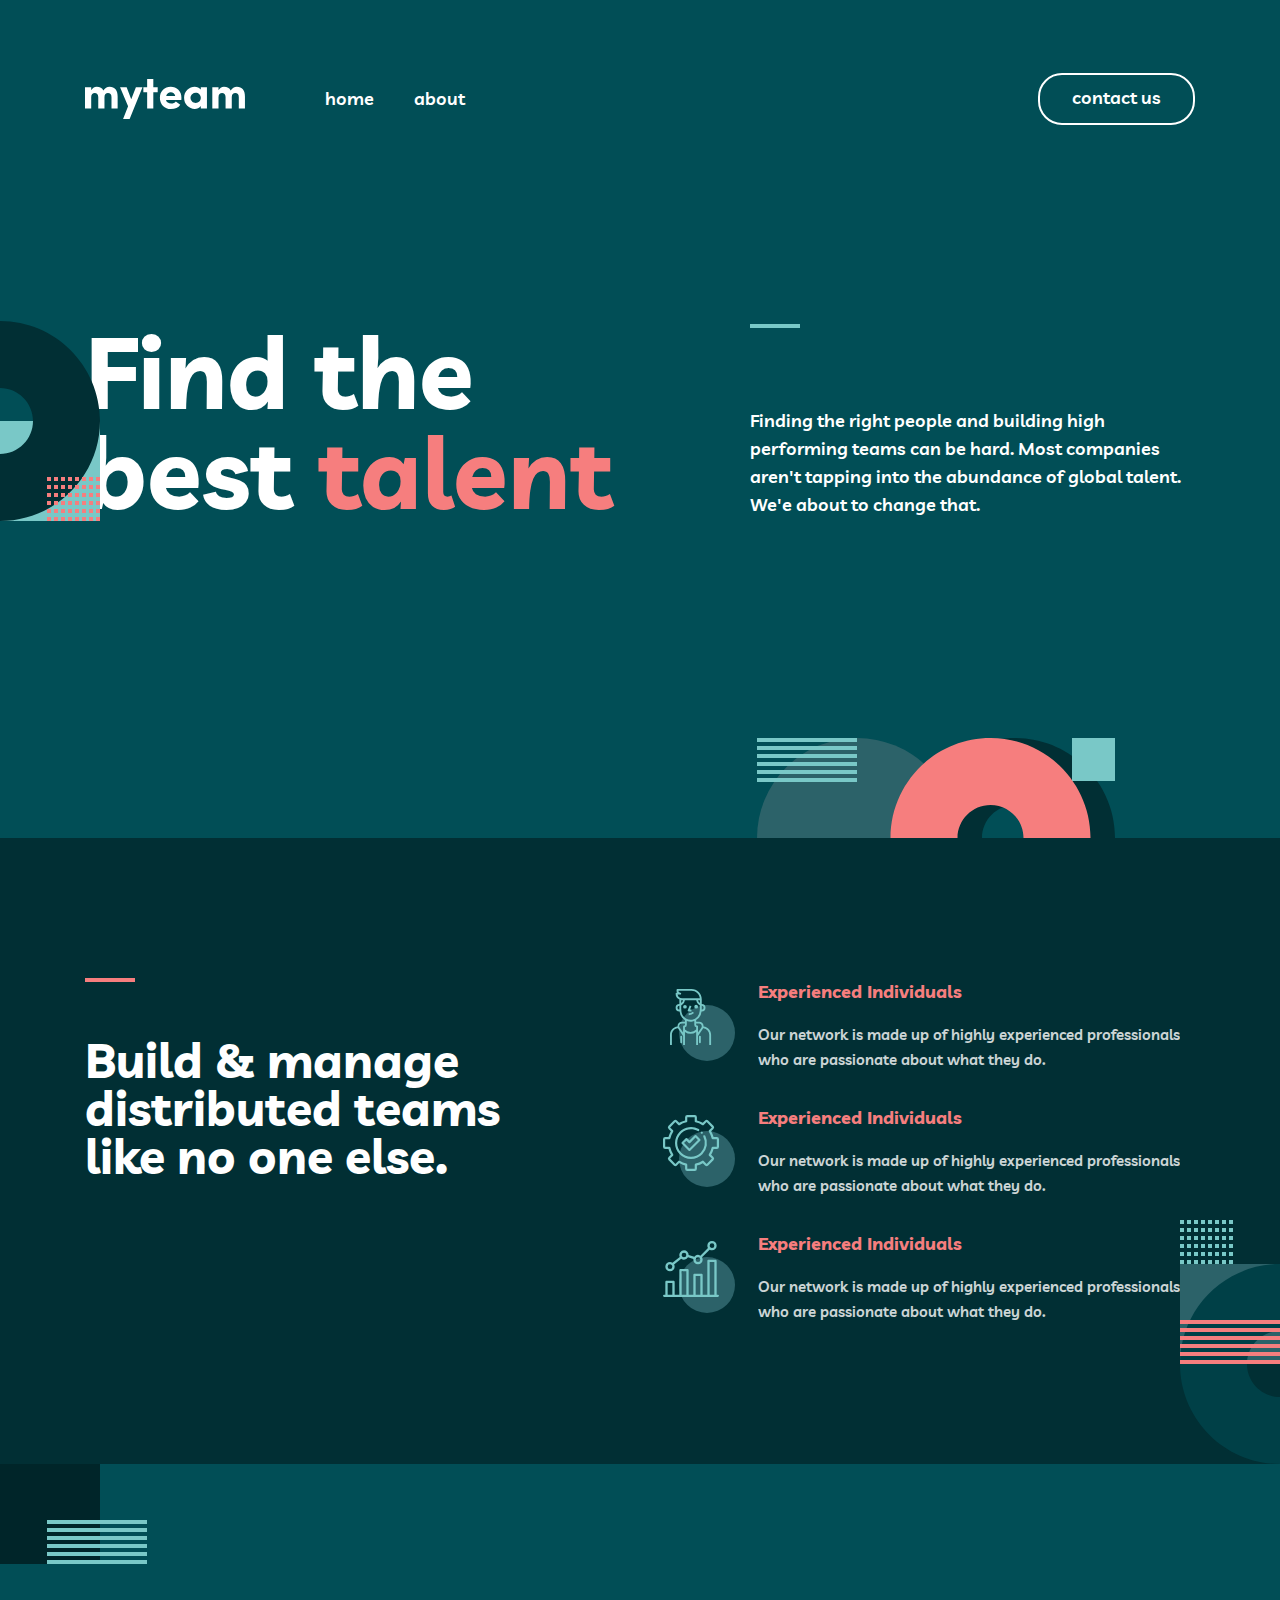
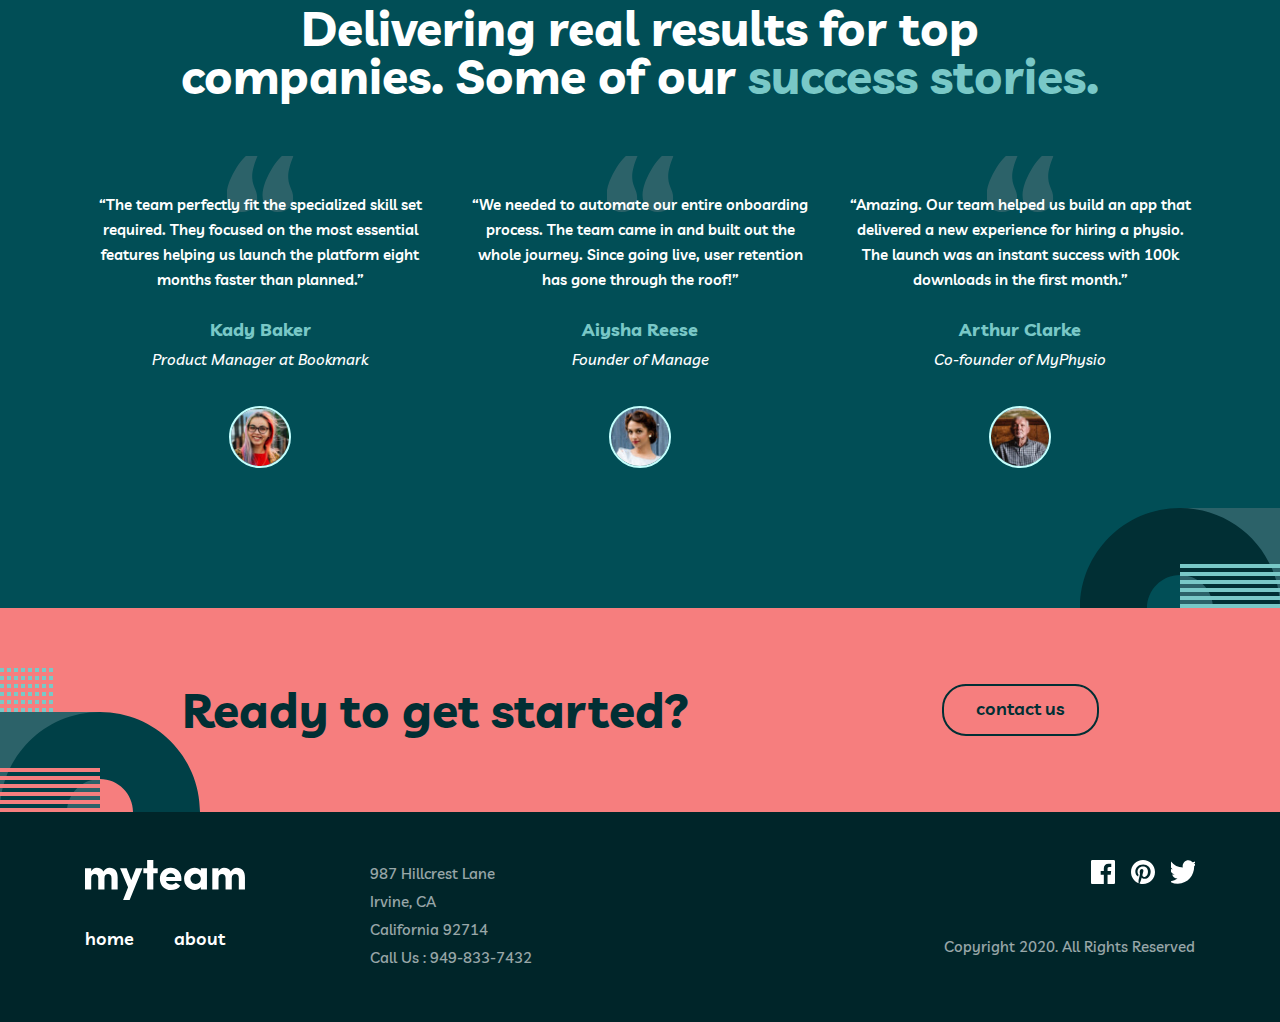
==== index.html @ 6ffe3299 "Initial Commit" ====
<!DOCTYPE html>
<html lang="en">
<head>
  <meta charset="UTF-8">
  <meta http-equiv="X-UA-Compatible" content="IE=edge">
  <meta name="viewport" content="width=device-width, initial-scale=1.0">
  <title>My Team</title>

  <!-- FONTS -->
  <link rel="preconnect" href="https://fonts.googleapis.com">
  <link rel="preconnect" href="https://fonts.gstatic.com" crossorigin>
  <link href="https://fonts.googleapis.com/css2?family=Livvic:wght@500;600;700&display=swap" rel="stylesheet">

  <!-- CSS -->
  <link rel="stylesheet" href="./css/normalize.css">
  <link rel="stylesheet" href="./css/styles.css">
</head>
<body>

  <!-- HEADER -->
  <header class="header">
    <div class="header-container container">

      <!-- SITE-LOGO -->
      <a class="header-icon" href="index.html">
        <img class="header-icon-image" src="./images/myteam-icon.svg" alt="MyTeam icon" width="160" height="40">
      </a>

      <!-- SITENAV -->
      <nav class="site-nav">
        <ul class="sitenav-list">
          <li class="sitenav-item">
            <a class="sitenav-link" href="index.html">Home</a>
          </li>
          <li class="sitenav-item">
            <a class="sitenav-link" href="about.html">About</a>
          </li>
        </ul>
      </nav>

      <!-- BUTTON -->
      <a class="button" href="contact.html">Contact us</a>

    </div>
  </header>

  <!-- MAIN -->
  <main class="main-content">

    <!-- HERO -->
    <section class="hero">
      <div class="hero-container container">

        <!-- LEFT-TEXTS -->
        <div class="hero-left-texts">
          <h1 class="hero-left-texts-title">Find the<br> best <span class="hero-left-texts-primary">talent</span></h1>
        </div>

        <!-- RIGHT-TEXTS -->
        <div class="hero-right-texts">
          <hr class="hero-right-texts-line">
          <p class="hero-right-texts-info">Finding the right people and building high performing teams can be hard. Most companies aren't tapping into the abundance of global talent. We'e about to change that.</p>
        </div>

        <!-- HERO-IMAGES -->
        <img class="hero-circle-dark" src="./images/hero-circle-dark.svg" alt="Hero dark image" width="200" height="200">
        <img class="hero-circle-red" src="./images/hero-circle-red.svg" alt="Hero red image" width="358" height="200">

      </div>
    </section>

    <!-- SERVICES -->
    <section class="services">
      <div class="services-container container">
        <div class="services-left-texts">
          <hr class="services-left-texts-line hero-right-texts-line">
          <h2 class="services-left-texts-title">Build & manage distributed teams like no one else.</h2>
        </div>
        <ul class="services-right-content">
          <li class="services-right-box">
            <img class="services-right-box-image" src="./images/icon-circle-man.svg" alt="Icon Circle man" width="72" height="72">
            <div class="services-right-box-texts">
              <h3 class="services-right-box-texts-title">Experienced Individuals</h3>
              <p class="services-right-box-texts-info">Our network is made up of highly experienced professionals who are passionate about what they do.</p>
            </div>
          </li>
          <li class="services-right-box">
            <img class="services-right-box-image" src="./images/icon-circle-check-cog.svg" alt="Icon Circle check" width="72" height="72">
            <div class="services-right-box-texts">
              <h3 class="services-right-box-texts-title">Experienced Individuals</h3>
              <p class="services-right-box-texts-info">Our network is made up of highly experienced professionals who are passionate about what they do.</p>
            </div>
          </li>
          <li class="services-right-box">
            <img class="services-right-box-image" src="./images/icon-circle-line-chart.svg" alt="Icon Circle Line" width="72" height="72">
            <div class="services-right-box-texts">
              <h3 class="services-right-box-texts-title">Experienced Individuals</h3>
              <p class="services-right-box-texts-info">Our network is made up of highly experienced professionals who are passionate about what they do.</p>
            </div>
          </li>
        </ul>

        <!-- services-IMAGE -->
        <img class="services-image" src="./images/cta-bg.svg" alt="services Circle image" width="200" height="244">
      </div>
    </section>

    <!-- REVIEWS -->
    <section class="reviews">
      <div class="container">
        <h2 class="reviews-title">Delivering real results for top<br> companies. Some of our <span class="reviews-primary">success stories.</span></h2>

        <div class="reviews-content">
          <div class="reviews-box">
            <p class="reviews-box-info">“The team perfectly fit the specialized skill set required. They focused on the most essential features helping us launch the platform eight months faster than planned.”</p>
            <h3 class="reviews-box-title">Kady Baker</h3>
            <span class="reviews-box-job">Product Manager at Bookmark</span>
            <img class="reviews-box-image" src="./images/kady.jpg" alt="Kady Comment" width="62" height="62">
          </div>
          <div class="reviews-box">
            <p class="reviews-box-info">“We needed to automate our entire onboarding process. The team came in and built out the whole journey. Since going live, user retention has gone through the roof!”</p>
            <h3 class="reviews-box-title">Aiysha Reese</h3>
            <span class="reviews-box-job">Founder of Manage</span>
            <img class="reviews-box-image" src="./images/aisha.jpg" alt="Aisha Comment" width="62" height="62">
          </div>
          <div class="reviews-box">
            <p class="reviews-box-info">“Amazing. Our team helped us build an app that delivered a new experience for hiring a physio. The launch was an instant success with 100k downloads in the first month.”</p>
            <h3 class="reviews-box-title">Arthur Clarke</h3>
            <span class="reviews-box-job">Co-founder of MyPhysio</span>
            <img class="reviews-box-image" src="./images/arthur.jpg" alt="Arthur Comment" width="62" height="62">
          </div>
        </div>
        <img class="reviews-left-image" src="./images/reviews-bg-left.svg" alt="Reviews Left Image" width="147" height="100">
        <img class="reviews-right-image" src="./images/reviews-bg-right.svg" alt="Reviews Right Image" width="200" height="200">
      </div>
    </section>

    <!-- CTA -->
    <section class="cta">
      <div class="cta-container container">
        <h2 class="cta-title">Ready to get started?</h2>
        <a class="button button-dark" href="contact.html">Contact us</a>
        <img class="cta-image" src="./images/cta-bg.svg" alt="services Circle image" width="200" height="244">
      </div>
    </section>

  </main>

  <!-- FOOTER -->
  <footer class="footer">
    <div class="container">
      <ul class="footer-list">
        <li class="footer-item footer-item-link">
          <a class="footer-icon header-icon" href="index.html">
            <img class="header-icon-image" src="./images/myteam-icon.svg" alt="MyTeam icon" width="160" height="40">
          </a>
          <ul class="sitenav-list footer-list">
            <li class="sitenav-item footer-item">
              <a class="sitenav-link" href="index.html">Home</a>
            </li>
            <li class="sitenav-item footer-item">
              <a class="sitenav-link" href="about.html">About</a>
            </li>
          </ul>
        </li>
        <li class="footer-item footer-address">
          <ul class="footer-address-list">
            <li class="footer-address-item">987 Hillcrest Lane</li>
            <li class="footer-address-item">Irvine, CA</li>
            <li class="footer-address-item">California 92714</li>
            <li class="footer-address-item">Call Us : 949-833-7432</li>
          </ul>
        </li>
        <li class="footer-item footer-socials">
          <ul class="footer-socials-list">
            <li class="footer-socials-item">
              <a class="footer-socials-link" href="https://facebook.com" target="_blank">
                <img class="footer-socials-icon-image" src="./images/icon-facebook.svg" alt="Footer Facebook icon" width="24" height="24">
              </a>
            </li>
            <li class="footer-socials-item">
              <a class="footer-socials-link" href="https://pinterest.com" target="_blank">
                <img class="footer-socials-icon-image" src="./images/icon-pinterest.svg" alt="Footer Pinterest icon" width="24" height="24">
              </a>
            </li>
            <li class="footer-socials-item">
              <a class="footer-socials-link" href="https://twitter.com" target="_blank">
                <img class="footer-socials-icon-image" src="./images/icon-twitter.svg" alt="Footer Facebook icon" width="24" height="24">
              </a>
            </li>
          </ul>
          <p class="footer-socials-info">Copyright 2020. All Rights Reserved</p>
        </li>
      </ul>
    </div>
  </footer>

</body>
</html>
---- css/styles.css ----
/* CUSTOM CSS */
:root {
  --background-color: #014e56;
  --text-color: #fff;
  --primary-color: #f67e7e;
  --icons-color: #2c6269;
  --people-names-color: #79c8c7;
}

/* GLOBAL STYLES */
html {
  scroll-behavior: smooth;
  height: 100%;
  box-sizing: border-box;
}

*,
*::before,
*::after {
  box-sizing: inherit;
}

body {
  margin: 0;
  padding: 0;
  height: 100%;
  display: flex;
  flex-direction: column;
  font-family: "Livvic", "Arial", sans-serif;
  font-weight: 600;
  font-size: 15px;
  line-height: 28px;
  background-color: var(--background-color);
  color: var(--text-color);
  overflow-x: hidden;
}

img {
  max-width: 100%;
  height: auto;
  object-fit: cover;
}

/* OUTLINE */
*:focus {
  outline: 2px dashed var(--text-color);
  outline-offset: 4px;
}

/* CONTAINER */
.container {
  width: 1150px;
  padding: 0 20px;
  margin: 0 auto;
}

/* BUTTON */
.button {
  font-size: 18px;
  line-height: 28px;
  color: var(--text-color);
  text-transform: lowercase;
  padding: 9px 32px 11px;
  border: 2px solid var(--text-color);
  box-sizing: border-box;
  cursor: pointer;
  border-radius: 24px;
  text-decoration: none;
}

.button:hover {
  background-color: var(--text-color);
  color: #012f34;
  border-color: var(--text-color);
}

.button:active {
  opacity: 0.6;
}

.button-dark {
  border: 2px solid #012f34;
  color: #012f34;
}

.submit-button {
  background-color: var(--text-color);
  color: #012f34;
  border-color: var(--text-color);
}

.button-dark:hover {
  background-color: #012f34;
  color: var(--text-color);
  border-color: #012f34;
}

/* MAIN */
.main-content {
  flex-grow: 1;
}

/* HEADER */
.header {
  padding: 73px 0;
}

.header-container {
  display: flex;
  align-items: center;
}

.header-icon {
  margin-right: 80px;
}

.header-icon-image {
  width: 160px;
  height: 40px;
  display: block;
}

.site-nav {
  margin-right: auto;
}

.sitenav-list {
  margin: 0;
  padding: 0;
  list-style: none;
  display: flex;
}

.sitenav-item:not(:last-child) {
  margin-right: 40px;
}

.sitenav-link {
  color: var(--text-color);
  text-transform: lowercase;
  font-size: 18px;
  text-decoration: none;
}

.sitenav-link:hover {
  opacity: 0.8;
}

.sitenav-link:active {
  opacity: 0.6;
}

/* HERO */
.hero {
  position: relative;
  padding: 56px 0 250px;
}

.hero-container {
  display: flex;
  justify-content: space-between;
  align-items: center;
}

.hero-left-texts {
  margin-right: 30px;
}

.hero-left-texts-title {
  font-weight: bold;
  font-size: 100px;
  line-height: 100px;
}

.hero-left-texts-primary {
  color: var(--primary-color);
}

.hero-right-texts {
  width: 445px;
}

.hero-right-texts-line {
  width: 50px;
  height: 4px;
  border: 0;
  background-color: #79c8c7;
  margin: 0;
  margin-bottom: 79px;
}

.hero-right-texts-info {
  font-size: 18px;
  margin: 0;
}

.hero-circle-dark {
  position: absolute;
  left: -100px;
}

.hero-circle-red {
  position: absolute;
  right: 165px;
  bottom: -100px;
}

/* SERVICES */
.services {
  position: relative;
  z-index: 1;
  padding: 140px 0;
  background-color: #012f34;
}

.services-container {
  display: flex;
}

.services-left-texts {
  margin-right: 125px;
  width: 445px;
  flex-shrink: 0;
}

.services-left-texts-line {
  margin-bottom: 54px;
  background-color: var(--primary-color);
}

.services-left-texts-title {
  font-weight: bold;
  font-size: 48px;
  line-height: 48px;
}

.services-right-content {
  margin: 0;
  padding: 0;
  list-style: none;
  padding-top: 58px;
}

.services-right-box {
  width: 540px;
  display: flex;
  align-items: center;
}

.services-right-box:not(:last-child) {
  margin-bottom: 32px;
}

.services-right-box-image {
  width: 72px;
  height: 72px;
  display: block;
  margin-right: 23px;
}

.services-right-box-texts-title {
  font-weight: bold;
  font-size: 18px;
  margin: 0 0 16px;
  color: var(--primary-color);
}

.services-right-box-texts-info {
  line-height: 25px;
  margin: 0;
  opacity: 0.8;
}

.services-image {
  width: 200px;
  height: 244px;
  display: block;
  position: absolute;
  bottom: 0;
  right: -100px;
}

/* REVIEWS */
.reviews {
  position: relative;
  padding: 140px 0;
}

.reviews-title {
  font-weight: bold;
  font-size: 48px;
  line-height: 48px;
  text-align: center;
  margin: 0 0 56px;
}

.reviews-primary {
  color: var(--people-names-color);
}

.reviews-content {
  display: flex;
  justify-content: space-between;
}

.reviews-box {
  text-align: center;
  width: 350px;
  position: relative;
}

.reviews-box::before {
  content: "";
  display: block;
  width: 67px;
  height: 56px;
  margin-left: 50%;
  position: relative;
  z-index: -1;
  transform: translateX(-50%);
  margin-bottom: -20px;
  background-image: url(../images/icon-quotes.svg);
  background-repeat: no-repeat;
}

.reviews-box-info {
  line-height: 25px;
  margin: 0 0 24px;
}

.reviews-box-title {
  color: var(--people-names-color);
  font-weight: bold;
  font-size: 18px;
  margin: 0 0 2px;
}

.reviews-box-job {
  display: block;
  font-style: italic;
  font-weight: 500;
  margin-bottom: 32px;
}

.reviews-box-image {
  width: 62px;
  height: 62px;
  border: 2px solid #c4fffe;
  display: block;
  border-radius: 50%;
  margin: 0 auto;
}

.reviews-left-image {
  position: absolute;
  top: 0;
  left: 0;
}

.reviews-right-image {
  position: absolute;
  right: 0;
  bottom: -100px;
}

/* CTA */
.cta {
  position: relative;
  z-index: 1;
  padding: 76px 0;
  background-color: var(--primary-color);
}

.cta-container {
  width: 957px;
  display: flex;
  align-items: center;
  justify-content: space-between;
}

.cta-title {
  font-weight: bold;
  font-size: 48px;
  line-height: 48px;
  color: #012f34;
  margin: 0;
}

.cta-image {
  position: absolute;
  left: 0;
  bottom: -100px;
}

/* FOOTER */
.footer {
  position: relative;
  z-index: 1;
  padding: 48px 0;
  background-color: #002529;
}

.footer-list {
  margin: 0;
  padding: 0;
  list-style: none;
  display: flex;
}

.footer-item-link {
  margin-right: 125px;
}

.footer-address {
  margin-right: auto;
}

.footer-address-list {
  list-style: none;
  margin: 0;
  padding: 0;
}

.footer-address-item {
  opacity: 0.6;
  font-weight: 500;
}

.footer-socials-list {
  display: flex;
  align-items: center;
  margin: 0;
  padding: 0;
  list-style: none;
  margin-bottom: 50px;
  justify-content: flex-end;
}

.footer-socials-item:not(:last-child) {
  margin-right: 16px;
}

.footer-socials-link {
  display: block;
}

.footer-icon {
  display: block;
  margin: 0;
  margin-bottom: 25px;
}

.footer-socials-info {
  line-height: 25px;
  opacity: 0.6;
  font-weight: 500;
}

.footer-socials-icon-image {
  width: 24px;
  height: 24px;
  display: block;
}

.hero-right-texts-about {
  width: 730px;
}

.hero-left-texts-title-about {
  font-size: 64px;
}

.about-hero-circle-red {
  position: absolute;
  right: -100px;
  bottom: 0;
}

.about-hero {
  padding: 56px 0 120px;
}

.directors-title {
  margin: 0 0 64px;
  text-align: center;
}

.directors-list {
  display: flex;
  flex-wrap: wrap;
  margin: 0;
  padding: 0;
  list-style: none;
  margin-right: -30px;
  margin-bottom: -48px;
}

.directors {
  background-color: #004047;
}

.directors-item {
  width: 350px;
  text-align: center;
  background-color: #012f34;
  margin-right: 30px;
  margin-bottom: 48px;
  padding: 32px 24px 56px;
  position: relative;
}

.directors-item-image {
  width: 96px;
  height: 96px;
  border: 2px solid #c4fffe;
  display: block;
  border-radius: 50%;
  margin: 0 auto 16px;
}

.directors-item-title {
  font-weight: bold;
  font-size: 18px;
  color: #79c8c7;
  margin: 0;
}

.directors-item-job {
  font-weight: 500;
  line-height: 25px;
  font-style: italic;
  margin: 0;
}

.directors-item-pulse {
  padding: 20px;
  background-color: var(--primary-color);
  border-radius: 50%;
  color: #012f34;
  display: inline-flex;
  position: absolute;
  bottom: -28px;
  left: 50%;
  transform: translateX(-28px);
}

.directors-left-image {
  position: absolute;
  top: 0;
  left: -100px;
}

.directors-right-image {
  position: absolute;
  bottom: 0;
  right: 0;
}

/* CLIENTS */
.our-clients {
  display: flex;
  align-items: center;
  justify-content: space-between;
}

.our-clients-image {
  display: block;
}

.clients-image {
  position: absolute;
  top: 0;
  left: 0;
}

.footer-socials-link:hover {
  opacity: 0.8;
}

.footer-socials-link:active {
  opacity: 0.6;
}

/* CONTACT */
.contact-texts {
  width: 540px;
  margin-right: 30px;
}

.contact-title {
  margin: 0 0 48px;
}

.contacts-texts-info-title {
  font-weight: bold;
  font-size: 32px;
  line-height: 48px;
  margin: 0;
  color: var(--primary-color);
  margin: 0 0 32px;
}

.services-right-content {
  padding-top: 0;
}

.services-right-box {
  margin: 0 8px;
}

.contact-texts-box-info {
  margin: 0;
  color: var(--text-color);
}

.contact {
  position: relative;
  padding: 60px 0 150px;
}

.contact-container {
  display: flex;
  justify-content: space-between;
}

.contact-form {
  width: 540px;
}

.contact-form-input {
  width: 100%;
  background-color: transparent;
  border: 0;
  color: #fff;
  padding: 16px;
  border-bottom: 1px solid #fff;
}

.contact-form-input::placeholder {
  line-height: 25px;
  letter-spacing: -0.12px;
  color: var(--text-color);
  opacity: 0.6;
}

.contact-form-textarea {
  min-height: 100px;
  max-height: 300px;
  resize: vertical;
}

.contact-btn {
  margin-top: 24px;
}

.contact-right-image {
  position: absolute;
  bottom: 0;
  right: -100px;
}
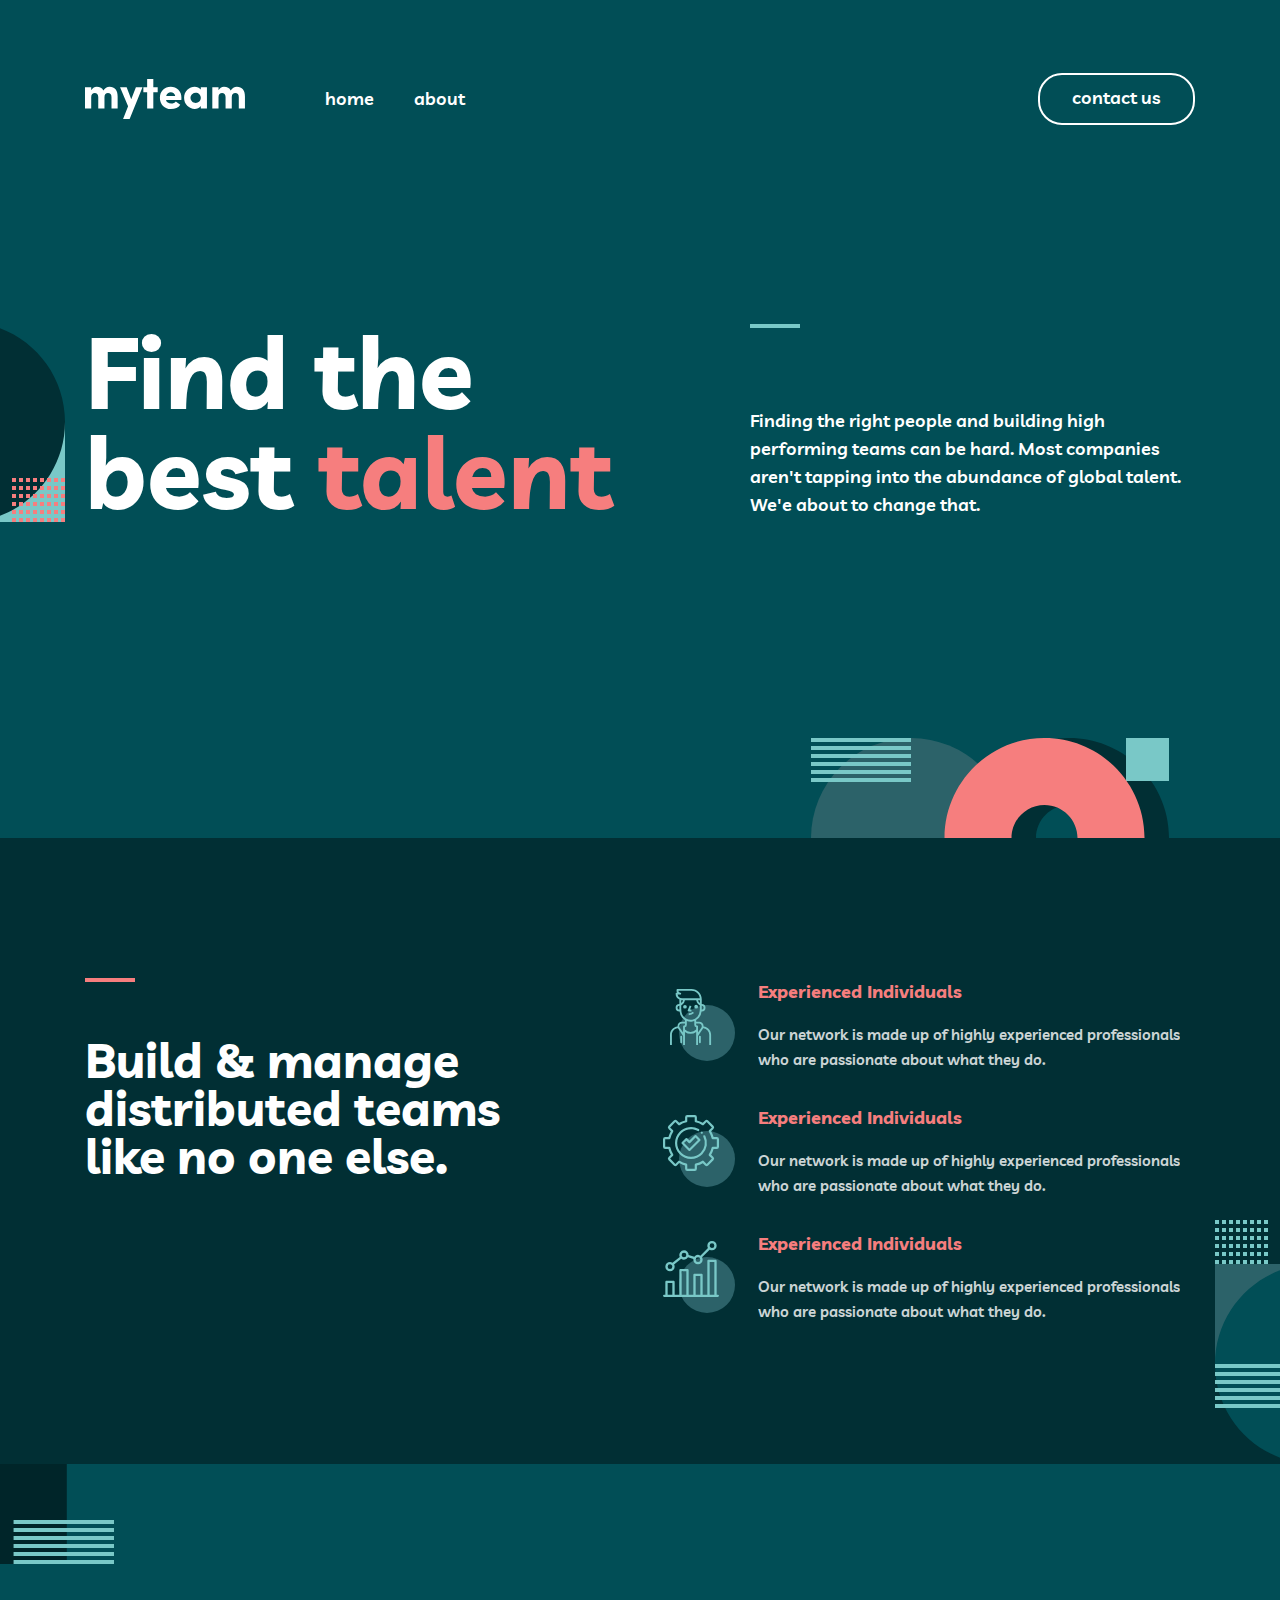
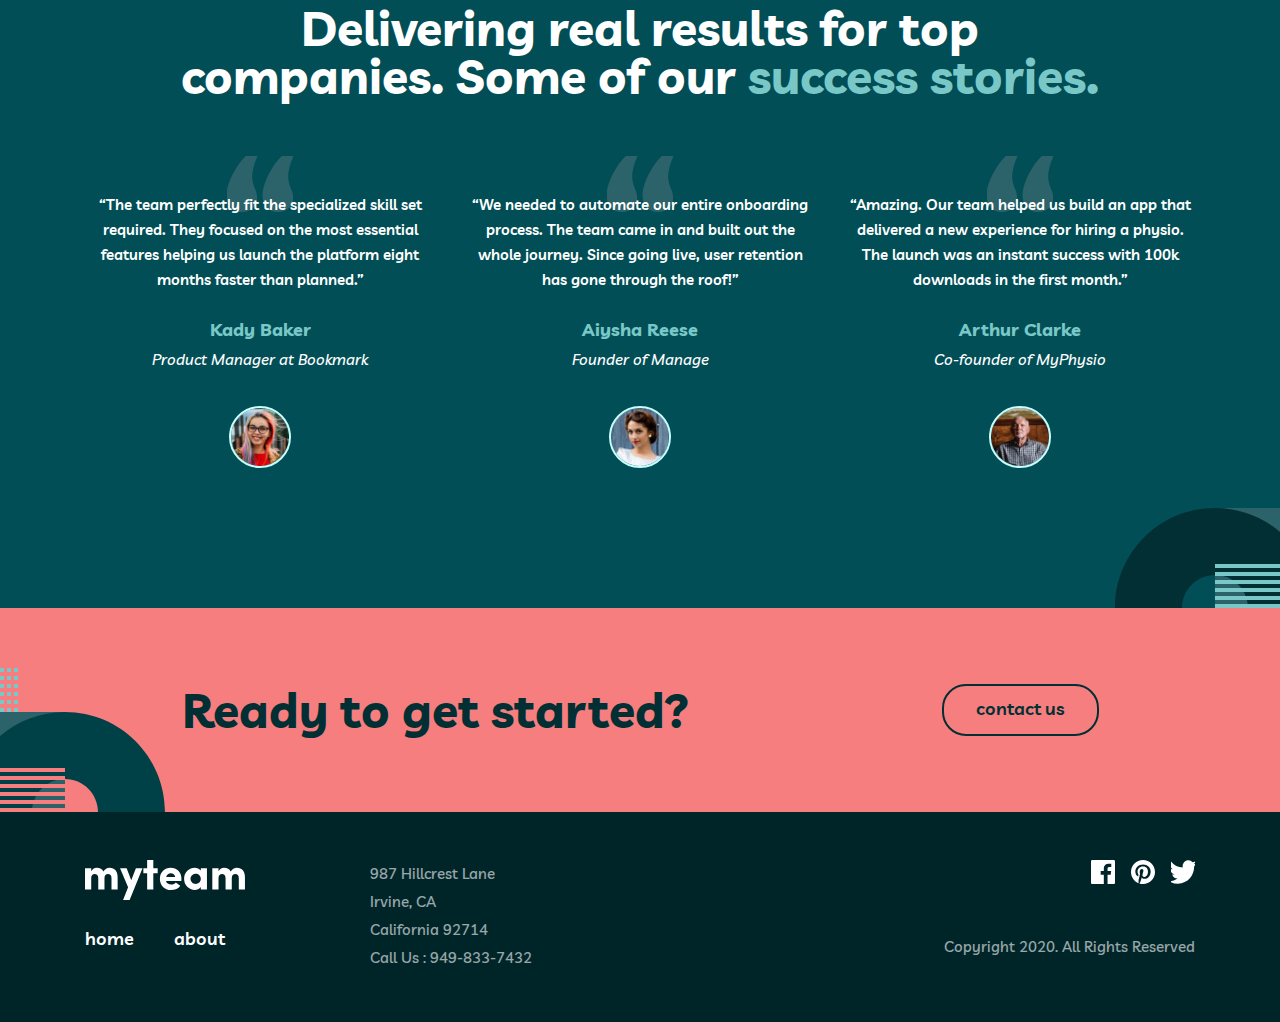
==== commit 563ae109: "Add directors Meet" ====
--- a/index.html
+++ b/index.html
@@ -61,11 +61,6 @@
           <hr class="hero-right-texts-line">
           <p class="hero-right-texts-info">Finding the right people and building high performing teams can be hard. Most companies aren't tapping into the abundance of global talent. We'e about to change that.</p>
         </div>
-
-        <!-- HERO-IMAGES -->
-        <img class="hero-circle-dark" src="./images/hero-circle-dark.svg" alt="Hero dark image" width="200" height="200">
-        <img class="hero-circle-red" src="./images/hero-circle-red.svg" alt="Hero red image" width="358" height="200">
-
       </div>
     </section>
 
@@ -99,9 +94,6 @@
             </div>
           </li>
         </ul>
-
-        <!-- services-IMAGE -->
-        <img class="services-image" src="./images/cta-bg.svg" alt="services Circle image" width="200" height="244">
       </div>
     </section>
 
@@ -130,8 +122,6 @@
             <img class="reviews-box-image" src="./images/arthur.jpg" alt="Arthur Comment" width="62" height="62">
           </div>
         </div>
-        <img class="reviews-left-image" src="./images/reviews-bg-left.svg" alt="Reviews Left Image" width="147" height="100">
-        <img class="reviews-right-image" src="./images/reviews-bg-right.svg" alt="Reviews Right Image" width="200" height="200">
       </div>
     </section>
 
@@ -140,7 +130,6 @@
       <div class="cta-container container">
         <h2 class="cta-title">Ready to get started?</h2>
         <a class="button button-dark" href="contact.html">Contact us</a>
-        <img class="cta-image" src="./images/cta-bg.svg" alt="services Circle image" width="200" height="244">
       </div>
     </section>
 
@@ -195,5 +184,7 @@
     </div>
   </footer>
 
+  <!-- JS -->
+  <script src="./js/app.js"></script>
 </body>
 </html>--- a/css/styles.css
+++ b/css/styles.css
@@ -95,6 +95,17 @@
   border-color: #012f34;
 }
 
+/* VISUALLY-HIDDEN */
+.visually-hidden {
+  clip: rect(0 0 0 0);
+  clip-path: inset(50%);
+  height: 1px;
+  overflow: hidden;
+  position: absolute;
+  white-space: nowrap;
+  width: 1px;
+}
+
 /* MAIN */
 .main-content {
   flex-grow: 1;
@@ -152,8 +163,10 @@
 
 /* HERO */
 .hero {
-  position: relative;
   padding: 56px 0 250px;
+  background-image: url("../images/hero-circle-dark.svg"), url("../images/hero-circle-red.svg");
+  background-repeat: no-repeat;
+  background-position: left calc(50% - 675px) top calc(10% + 80px), left calc(50% + 350px) bottom -100px;
 }
 
 .hero-container {
@@ -194,23 +207,13 @@
   margin: 0;
 }
 
-.hero-circle-dark {
-  position: absolute;
-  left: -100px;
-}
-
-.hero-circle-red {
-  position: absolute;
-  right: 165px;
-  bottom: -100px;
-}
-
 /* SERVICES */
 .services {
-  position: relative;
-  z-index: 1;
   padding: 140px 0;
   background-color: #012f34;
+  background-image: url("../images/services-circle-image.svg");
+  background-repeat: no-repeat;
+  background-position: bottom left calc(50% + 675px);
 }
 
 .services-container {
@@ -271,19 +274,12 @@
   opacity: 0.8;
 }
 
-.services-image {
-  width: 200px;
-  height: 244px;
-  display: block;
-  position: absolute;
-  bottom: 0;
-  right: -100px;
-}
-
 /* REVIEWS */
 .reviews {
-  position: relative;
   padding: 140px 0;
+  background-image: url("../images/reviews-bg-left.svg"), url("../images/reviews-bg-right.svg");
+  background-repeat: no-repeat;
+  background-position: right calc(50% + 600px) top, left calc(50% + 575px) bottom calc(-100px);
 }
 
 .reviews-title {
@@ -306,7 +302,6 @@
 .reviews-box {
   text-align: center;
   width: 350px;
-  position: relative;
 }
 
 .reviews-box::before {
@@ -351,24 +346,13 @@
   margin: 0 auto;
 }
 
-.reviews-left-image {
-  position: absolute;
-  top: 0;
-  left: 0;
-}
-
-.reviews-right-image {
-  position: absolute;
-  right: 0;
-  bottom: -100px;
-}
-
 /* CTA */
 .cta {
-  position: relative;
-  z-index: 1;
   padding: 76px 0;
   background-color: var(--primary-color);
+  background-image: url("../images/cta-bg.svg");
+  background-repeat: no-repeat;
+  background-position: bottom calc(-100px) right calc(50% + 575px);
 }
 
 .cta-container {
@@ -386,16 +370,9 @@
   margin: 0;
 }
 
-.cta-image {
-  position: absolute;
-  left: 0;
-  bottom: -100px;
-}
 
 /* FOOTER */
 .footer {
-  position: relative;
-  z-index: 1;
   padding: 48px 0;
   background-color: #002529;
 }
@@ -470,14 +447,11 @@
   font-size: 64px;
 }
 
-.about-hero-circle-red {
-  position: absolute;
-  right: -100px;
-  bottom: 0;
-}
-
 .about-hero {
   padding: 56px 0 120px;
+  background-image: url("../images/about-hero-circle.svg");
+  background-repeat: no-repeat;
+  background-position: bottom left calc(50% + 675px);
 }
 
 .directors-title {
@@ -488,6 +462,7 @@
 .directors-list {
   display: flex;
   flex-wrap: wrap;
+  justify-content: space-evenly;
   margin: 0;
   padding: 0;
   list-style: none;
@@ -497,16 +472,20 @@
 
 .directors {
   background-color: #004047;
+  padding: 140px 0;
+  background-image: url("../images/reviews-bg-right.svg"), url("../images/reviews-bg-left.svg");
+  background-repeat: no-repeat;
+  background-position: top right calc(50% + 675px), bottom left calc(50% + 600px);
 }
 
 .directors-item {
+  position: relative;
+  padding: 32px 48px 56px;
   width: 350px;
+  background-color: #012f34;
   text-align: center;
-  background-color: #012f34;
   margin-right: 30px;
   margin-bottom: 48px;
-  padding: 32px 24px 56px;
-  position: relative;
 }
 
 .directors-item-image {
@@ -530,6 +509,11 @@
   line-height: 25px;
   font-style: italic;
   margin: 0;
+}
+
+.button-add-active {
+  transform: translateX(-28px) rotate(45deg)!important;
+  background-color: #79c8c7!important;
 }
 
 .directors-item-pulse {
@@ -540,23 +524,19 @@
   display: inline-flex;
   position: absolute;
   bottom: -28px;
+  border: 0;
   left: 50%;
   transform: translateX(-28px);
 }
 
-.directors-left-image {
-  position: absolute;
-  top: 0;
-  left: -100px;
-}
-
-.directors-right-image {
-  position: absolute;
-  bottom: 0;
-  right: 0;
-}
-
 /* CLIENTS */
+.clients {
+  padding: 140px 0;
+  background-image: url("../images/clients-circle.svg");
+  background-repeat: no-repeat;
+  background-position: right calc(50% + 575px) top;
+}
+
 .our-clients {
   display: flex;
   align-items: center;
@@ -565,12 +545,6 @@
 
 .our-clients-image {
   display: block;
-}
-
-.clients-image {
-  position: absolute;
-  top: 0;
-  left: 0;
 }
 
 .footer-socials-link:hover {
@@ -614,8 +588,10 @@
 }
 
 .contact {
-  position: relative;
   padding: 60px 0 150px;
+  background-image: url("../images/reviews-bg-right.svg"), url("../images/contact-circle-right-image.svg");
+  background-repeat: no-repeat;
+  background-position: right calc(50% + 675px) top, left calc(50% + 675px) bottom;
 }
 
 .contact-container {
@@ -653,8 +629,49 @@
   margin-top: 24px;
 }
 
-.contact-right-image {
-  position: absolute;
-  bottom: 0;
-  right: -100px;
+.directors-item-meet {
+  padding-bottom: 7px;
+  padding-top: 3px;
+  display: flex;
+  flex-direction: column;
+  align-items: center;
+}
+
+.directors-item-meet-text {
+  line-height: 25px;
+  margin-top: 8px;
+  margin-bottom: 24px;
+}
+
+.directors-social-list {
+  padding: 0;
+  margin-top: 0;
+  margin-bottom: 0;
+  list-style: none;
+  display: flex;
+  align-items: center;
+}
+
+.directors-social-item:not(:last-child) {
+  margin-right: 16px;
+}
+
+.directors-social-link {
+  display: block;
+  color: var(--text-color);
+}
+
+.directors-social-link:hover {
+  color: var(--primary-color);
+}
+
+.directors-social-link:active {
+  opacity: 0.6;
+}
+
+.directors-social-img {
+  display: block;
+  width: 24px;
+  height: 20px;
+  object-fit: cover;
 }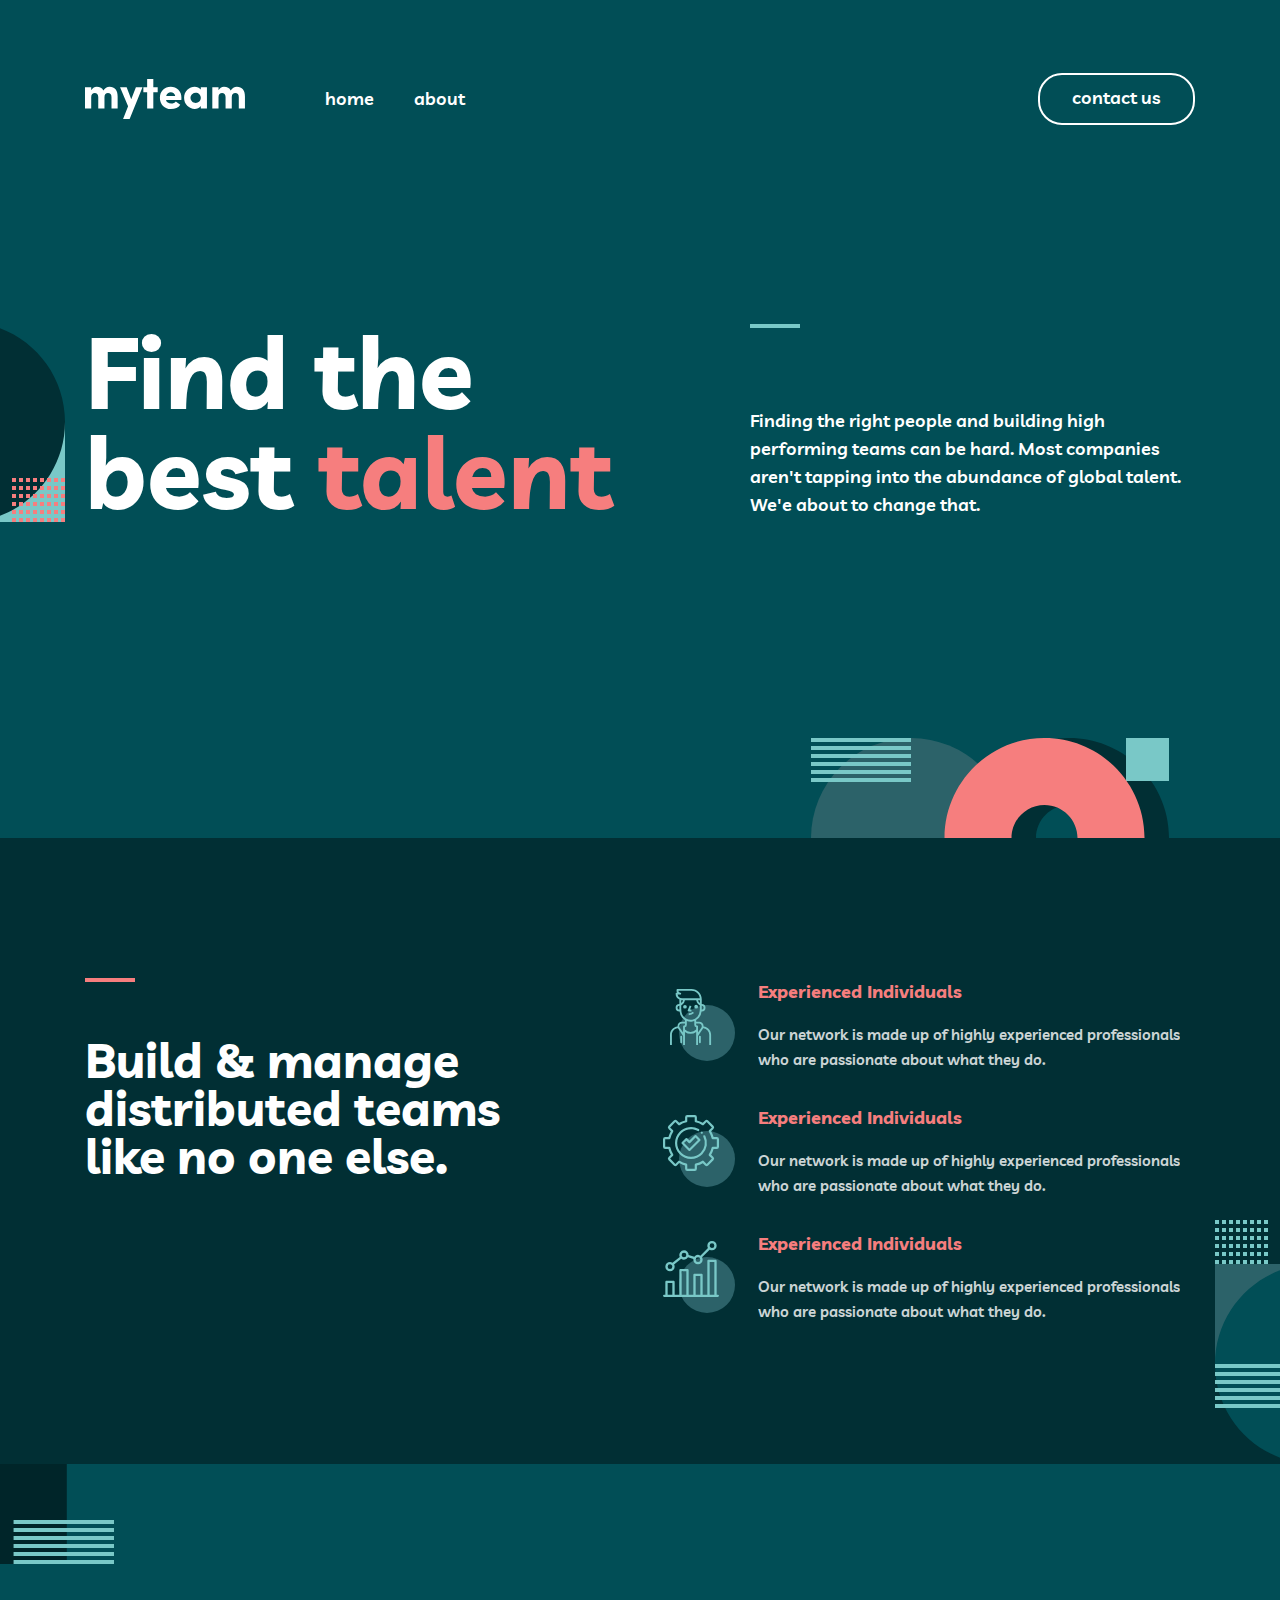
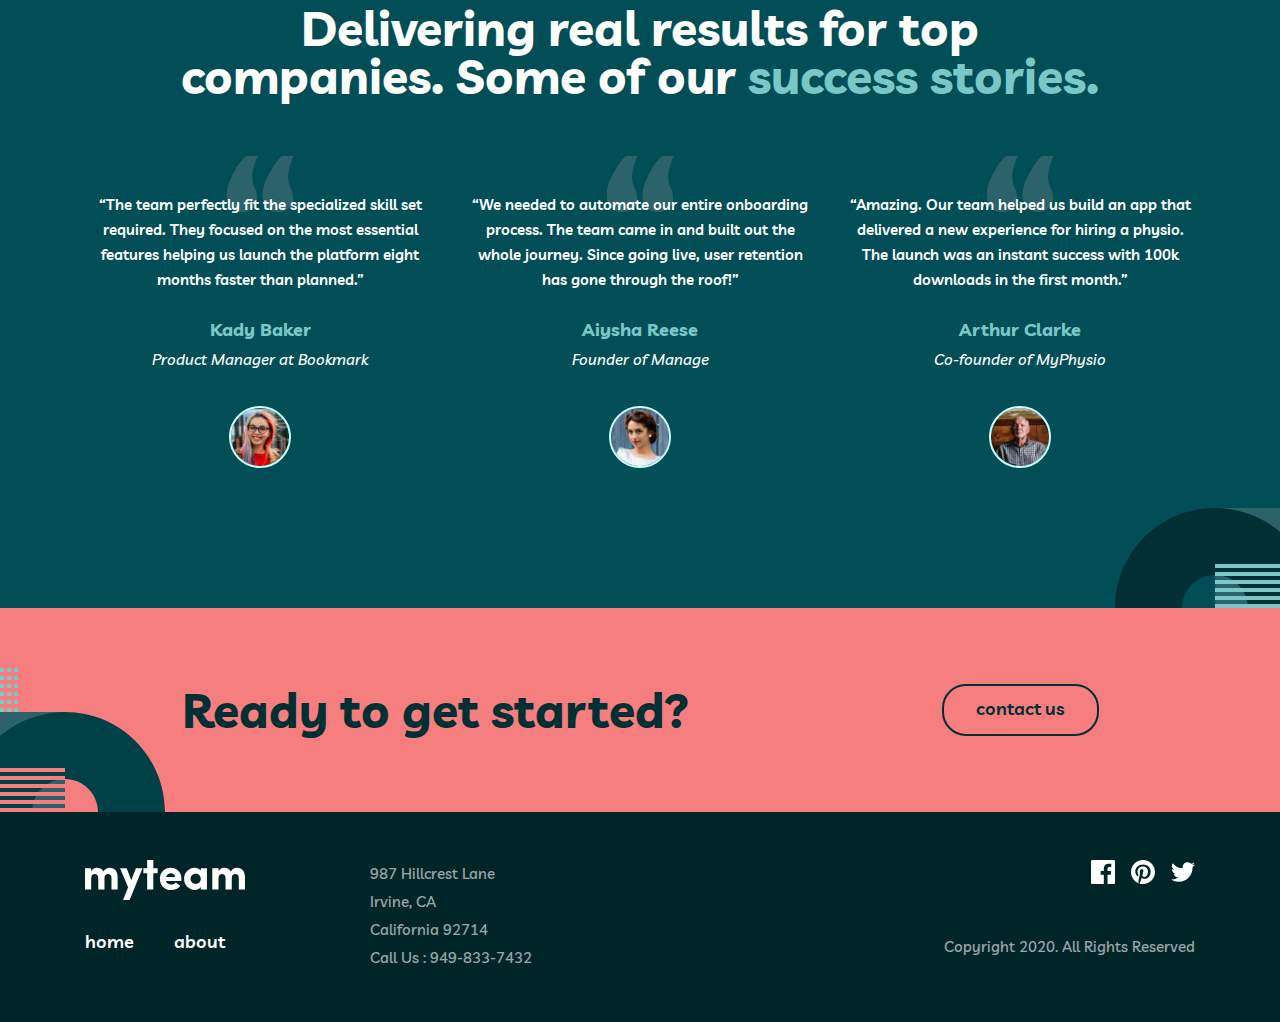
==== commit dc2f3781: "Socials hover and active styles edited" ====
--- a/index.html
+++ b/index.html
@@ -164,17 +164,17 @@
           <ul class="footer-socials-list">
             <li class="footer-socials-item">
               <a class="footer-socials-link" href="https://facebook.com" target="_blank">
-                <img class="footer-socials-icon-image" src="./images/icon-facebook.svg" alt="Footer Facebook icon" width="24" height="24">
+                <svg class="footer-socials-link-icon" width="24" height="24" fill="none" xmlns="http://www.w3.org/2000/svg"><path d="M22.675 0H1.325C.593 0 0 .593 0 1.325v21.351C0 23.407.593 24 1.325 24H12.82v-9.294H9.692v-3.622h3.128V8.413c0-3.1 1.893-4.788 4.659-4.788 1.325 0 2.463.099 2.795.143v3.24l-1.918.001c-1.504 0-1.795.715-1.795 1.763v2.313h3.587l-.467 3.622h-3.12V24h6.116c.73 0 1.323-.593 1.323-1.325V1.325C24 .593 23.407 0 22.675 0Z" fill="#fff"/></svg>
               </a>
             </li>
             <li class="footer-socials-item">
               <a class="footer-socials-link" href="https://pinterest.com" target="_blank">
-                <img class="footer-socials-icon-image" src="./images/icon-pinterest.svg" alt="Footer Pinterest icon" width="24" height="24">
+                <svg class="footer-socials-link-icon" width="24" height="24" fill="none" xmlns="http://www.w3.org/2000/svg"><path d="M12 0C5.373 0 0 5.372 0 12c0 5.084 3.163 9.426 7.627 11.174-.105-.949-.2-2.405.042-3.441.218-.937 1.407-5.965 1.407-5.965s-.359-.719-.359-1.782c0-1.668.967-2.914 2.171-2.914 1.023 0 1.518.769 1.518 1.69 0 1.029-.655 2.568-.994 3.995-.283 1.194.599 2.169 1.777 2.169 2.133 0 3.772-2.249 3.772-5.495 0-2.873-2.064-4.882-5.012-4.882-3.414 0-5.418 2.561-5.418 5.207 0 1.031.397 2.138.893 2.738a.36.36 0 0 1 .083.345l-.333 1.36c-.053.22-.174.267-.402.161-1.499-.698-2.436-2.889-2.436-4.649 0-3.785 2.75-7.262 7.929-7.262 4.163 0 7.398 2.967 7.398 6.931 0 4.136-2.607 7.464-6.227 7.464-1.216 0-2.359-.631-2.75-1.378l-.748 2.853c-.271 1.043-1.002 2.35-1.492 3.146C9.57 23.812 10.763 24 12 24c6.627 0 12-5.373 12-12 0-6.628-5.373-12-12-12Z" fill="#fff"/></svg>
               </a>
             </li>
             <li class="footer-socials-item">
               <a class="footer-socials-link" href="https://twitter.com" target="_blank">
-                <img class="footer-socials-icon-image" src="./images/icon-twitter.svg" alt="Footer Facebook icon" width="24" height="24">
+                <svg class="footer-socials-link-icon" width="24" height="20" fill="none" xmlns="http://www.w3.org/2000/svg"><path d="M24 2.557a9.83 9.83 0 0 1-2.828.775A4.932 4.932 0 0 0 23.337.608a9.864 9.864 0 0 1-3.127 1.195A4.916 4.916 0 0 0 16.616.248c-3.179 0-5.515 2.966-4.797 6.045A13.978 13.978 0 0 1 1.671 1.149a4.93 4.93 0 0 0 1.523 6.574 4.903 4.903 0 0 1-2.229-.616c-.054 2.281 1.581 4.415 3.949 4.89a4.935 4.935 0 0 1-2.224.084 4.928 4.928 0 0 0 4.6 3.419A9.9 9.9 0 0 1 0 17.54a13.94 13.94 0 0 0 7.548 2.212c9.142 0 14.307-7.721 13.995-14.646A10.025 10.025 0 0 0 24 2.557Z" fill="#fff"/></svg>
               </a>
             </li>
           </ul>
--- a/css/styles.css
+++ b/css/styles.css
@@ -154,7 +154,7 @@
 }
 
 .sitenav-link:hover {
-  opacity: 0.8;
+  color: var(--primary-color);
 }
 
 .sitenav-link:active {
@@ -421,22 +421,22 @@
   display: block;
 }
 
-.footer-icon {
-  display: block;
-  margin: 0;
-  margin-bottom: 25px;
+.footer-socials-link-icon {
+  display: block;
+}
+
+.footer-socials-link-icon path:hover {
+  fill: var(--primary-color);
+}
+
+.footer-socials-link-icon path:active {
+  opacity: 0.6;
 }
 
 .footer-socials-info {
   line-height: 25px;
   opacity: 0.6;
   font-weight: 500;
-}
-
-.footer-socials-icon-image {
-  width: 24px;
-  height: 24px;
-  display: block;
 }
 
 .hero-right-texts-about {
@@ -527,11 +527,21 @@
   border: 0;
   left: 50%;
   transform: translateX(-28px);
+  cursor: pointer;
+}
+
+.directors-item-pulse:hover {
+  background-color: #79c8c7;
+}
+
+.button-add-active:hover {
+  background-color: var(--primary-color)!important;
 }
 
 /* CLIENTS */
 .clients {
   padding: 140px 0;
+  background-color: #012F34;
   background-image: url("../images/clients-circle.svg");
   background-repeat: no-repeat;
   background-position: right calc(50% + 575px) top;
@@ -545,14 +555,6 @@
 
 .our-clients-image {
   display: block;
-}
-
-.footer-socials-link:hover {
-  opacity: 0.8;
-}
-
-.footer-socials-link:active {
-  opacity: 0.6;
 }
 
 /* CONTACT */
